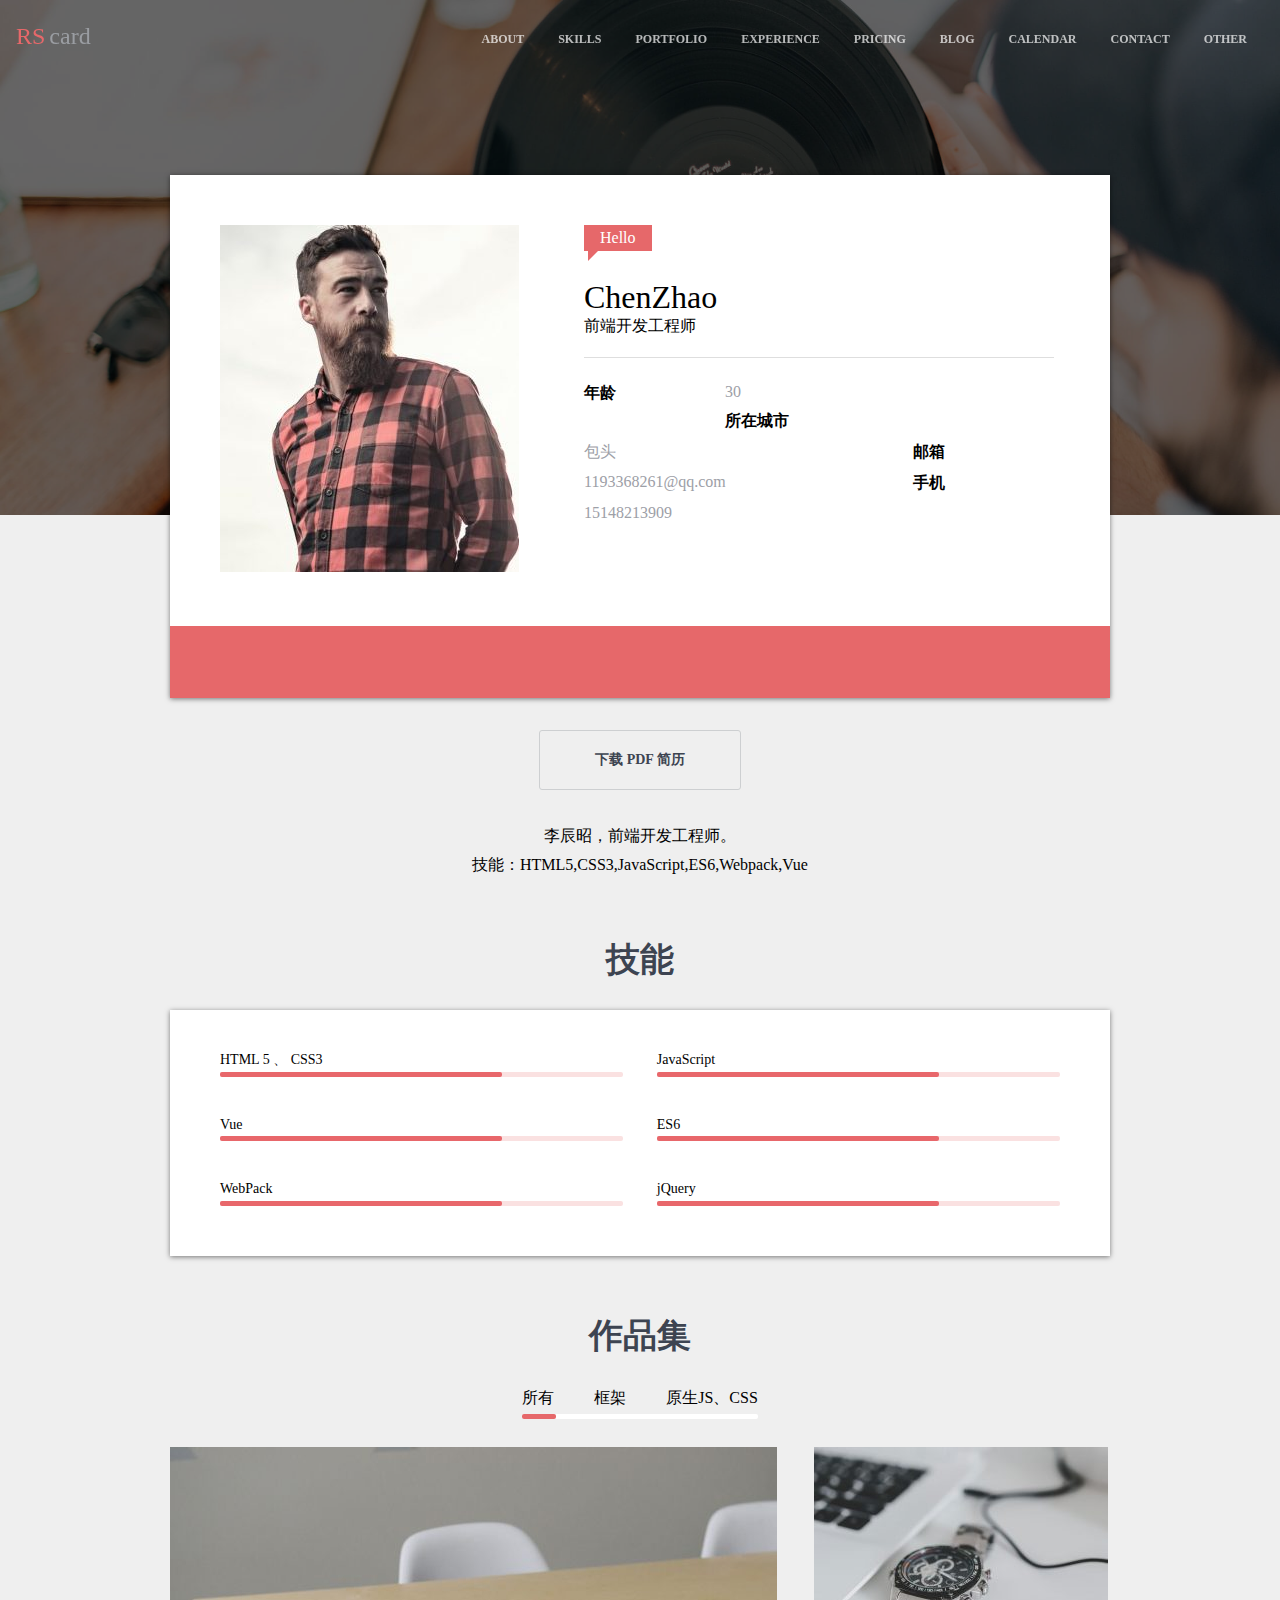
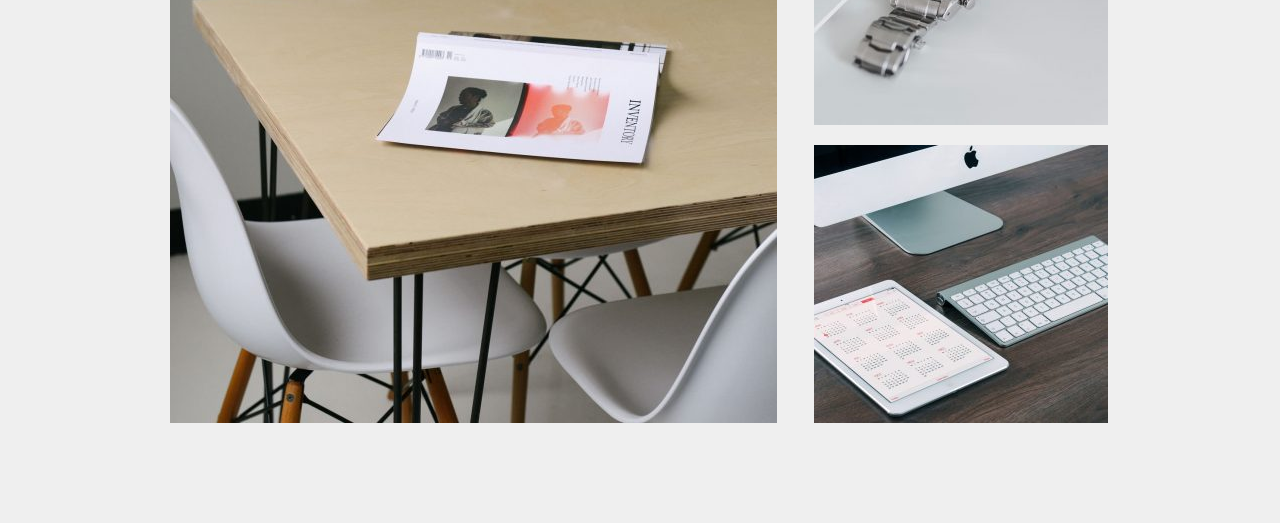
==== demo/index.html @ 2247cca2 "upload" ====
<!DOCTYPE html>
<html lang="en">

<head>
  <meta charset="UTF-8">
  <meta name="viewport" content="width=device-width, initial-scale=1.0">
  <meta http-equiv="X-UA-Compatible" content="ie=edge">
  <title>李辰昭的个人简历</title>
  <link rel="stylesheet" href="./css/style.css">
  <script src="//at.alicdn.com/t/font_1012009_b5eyit8atn.js"></script>
  <style type="text/css">
    .icon {
      width: 1em;
      height: 1em;
      vertical-align: -0.15em;
      fill: currentColor;
      overflow: hidden;
    }
  </style>
</head>

<body>
  <!--topNavBar-->
  <div class="topNavBar">
    <div class="topNavBar-inner clearfix">
      <a class="logo" href="" alt="logo">
        <span class="rs">RS</span><span class="card">card</span>
      </a>
      <nav>
        <ul class="clearfix">
          <li><a href="">ABOUT</a></li>
          <li><a href="">SKILLS</a></li>
          <li><a href="">PORTFOLIO</a></li>
          <li><a href="">EXPERIENCE</a></li>
          <li><a href="">PRICING</a></li>
          <li><a href="">BLOG</a></li>
          <li><a href="">CALENDAR</a></li>
          <li><a href="">CONTACT</a></li>
          <li><a href="">OTHER</a></li>
        </ul>
      </nav>
    </div>
  </div>
  <!--banner-->
  <div class="banner">
    <div class="mask"></div>
  </div>
  <!--main-->
  <main>
    <div class="userCard clearfix">
      <div class="PictureAndText clearfix">
        <div class="picture">
          <img src="./img/avatar.jpg" width="299" height="347" alt="头像">
        </div>
        <div class="text">
          <span class="welcome">Hello
            <span class="triangle"></span>
          </span>
          <h1>ChenZhao</h1>
          <p>前端开发工程师</p>
          <hr>
          <dl class="clearfix">
            <dt>年龄</dt>
            <dd>30</dd>
            <dt>所在城市</dt>
            <dd>包头</dd>
            <dt>邮箱</dt>
            <dd>1193368261@qq.com</dd>
            <dt>手机</dt>
            <dd>15148213909</dd>
          </dl>
        </div>
      </div>
      <footer class="media">
        <a href="#">
          <svg class="icon" aria-hidden="true">
            <use xlink:href="#icon-GitHub"></use>
          </svg>
        </a>
        <a href="#">
          <svg class="icon" aria-hidden="true">
            <use xlink:href="#icon-jianshu"></use>
          </svg>
        </a>
        <a href="#">
          <svg class="icon" aria-hidden="true">
            <use xlink:href="#icon-QQ"></use>
          </svg>
        </a>
        <a href="#">
          <svg class="icon" aria-hidden="true">
            <use xlink:href="#icon-zhihu"></use>
          </svg>
        </a>
        <a href="#">
          <svg class="icon" aria-hidden="true">
            <use xlink:href="#icon-7"></use>
          </svg>
        </a>
      </footer>
    </div>

    <p class="downLoadResume-wrapper">
      <a href="./resume.pdf" class="downLoadResume" class="_blank" download>下载 PDF 简历</a>
    </p>

    <p class="selfIntroduction">
      李辰昭，前端开发工程师。<br>
      技能：HTML5,CSS3,JavaScript,ES6,Webpack,Vue
    </p>
  </main>

  <!--技能-->
  <section class="skills">
    <h2>技能</h2>
    <ol class="clearfix">
      <li>
        <h3>HTML 5 、 CSS3</h3>
        <div class="progressBar">
          <div class="progress"></div>
        </div>
      </li>
      <li>
        <h3>JavaScript</h3>
        <div class="progressBar">
          <div class="progress"></div>
        </div>
      </li>
      <li>
        <h3>Vue</h3>
        <div class="progressBar">
          <div class="progress"></div>
        </div>
      </li>
      <li>
        <h3>ES6</h3>
        <div class="progressBar">
          <div class="progress"></div>
        </div>
      </li>
      <li>
        <h3>WebPack</h3>
        <div class="progressBar">
          <div class="progress"></div>
        </div>
      </li>
      <li>
        <h3>jQuery</h3>
        <div class="progressBar">
          <div class="progress"></div>
        </div>
      </li>
    </ol>
  </section>
  <!--作品集-->
  <section class="portfolio">
    <h2>作品集</h2>
    <nav>
      <ol class="clearfix">
        <li id="portfolio1">所有</li>
        <li id="portfolio2">框架</li>
        <li id="portfolio3">原生JS、CSS</li>
      </ol>
      <div id="portfolioBar" class="bar state-1">
        <div class="bar-inner"></div>
      </div>
    </nav>

    <script>
      portfolio1.onclick = function(){
        portfolioBar.className = 'bar state-1'
      }
      portfolio2.onclick = function(){
        portfolioBar.className = 'bar state-2'
      }
      portfolio3.onclick = function(){
        portfolioBar.className = 'bar state-3'
      }
    </script>

    <div class="works" style="height:576px;">
      <div class="big" style="top:0;left:0;">
        <img src="./img/portfolio-1.jpg" alt="作品1">
      </div>
      <div class="small" style="top:0;left:644px;">
        <img src="./img/portfolio-2.jpg" alt="作品2">
      </div>
      <div class="small" style="top:298px;left:644px;">
        <img src="./img/portfolio-3.jpg" alt="作品3">
      </div>
    </div>
  </section>
</body>

</html>
---- demo/css/style.css ----
body {
  background:#EFEFEF;
  margin:0;
}
a {
  color: inherit; /* 继承父元素 */
  text-decoration: none;
}
* {
  margin: 0;
  padding:0
}
hr {
  height: 0;
  border:none;
  border-top: 1px solid #DEDEDE;
}
ul,ol {
  list-style: none;
}
h1,h2,h3,h4,h5,h6 {
  font-weight: normal;
}
.clearfix::after {
  content:'';
  display: block;
  clear: both;

}
.topNavBar{
  width:100%;
  padding:20px 0;
  position: fixed;
  top:0;
  left:0;
}
.topNavBar-inner {
  padding:0 16px;
}
.topNavBar nav {
  float: right;
  padding:4px 0;
}
.topNavBar nav > ul {
  list-style: none;
  margin:0;
  padding:0;
}
.topNavBar nav > ul > li {
  float: left;
  margin:0 17px;
}
.topNavBar nav > ul > li > a {
  font-size:12px;
  color:rgba(255,255,255,.7);
  text-decoration:none;
  font-weight: bold;
  border-top:3px solid transparent;
  border-bottom:3px solid transparent;
  padding:5px 0;
  display: block;
}
.topNavBar nav > ul > li > a:hover {
  border-bottom:3px solid #e06567;
}


.topNavBar .logo {
  float: left;
  font-size: 24px;
  font-family: "Arial Black";
  padding-top:3px;
  padding-bottom: 4px;
}

.topNavBar .logo .rs {
  margin-right:4px;
  color:#E6686A;
}
.topNavBar .logo .card {
  color:#9a9da2;
}

/* banner */
.banner {
  height:515px;
  background: url(../img/rs-cover.jpg);
  background-size: cover;
}
.banner .mask {
  height: 515px;
  background-color:rgba(0,0,0,.6);
  background-position: center center;
}

main {
  margin-top: -340px;
}

/* 名片 */
.userCard {
  max-width: 940px;
  background-color: #FFF;
  margin:0 auto;
  box-shadow: 0px 1px 5px 0px rgba(0,0,0,0.5);
}
.userCard .welcome{
  position: relative;
  display: inline-block;
  background-color:#E6686A;
  color:#FFF;
  padding:4px 16px;
  margin-bottom: 10px;
}
.userCard .welcome .triangle {
  display: block;
  position: absolute;
  border:10px solid transparent;
  width:0;
  border-left-color: #E6686A;
  border-top-width: 0px;
  left:4px;
  bottom:-10px;
}
.userCard .picture,.userCard .text{
  float: left;
}
.userCard .text {
  width:470px;
  margin-left:65px;
}
.userCard .text h1 {
  margin-top:18px;
}
.userCard .text hr {
  margin:20px 0;
}
.userCard .PictureAndText {
  padding:50px;
}
.userCard dl dt,
.userCard dl dd {
  float: left;
  padding:5px 0;
}
.userCard dl dt {
  width:30%;
  font-weight:bold;
}
.userCard dl dd {
  width:70%;
  color:#9da0a7;
}
.userCard > footer.media {
  text-align: center;
  background:#E6686A;
}
.userCard > footer.media > a {
  width:40px;
  display: inline-block;
  border-radius:50%;
  line-height: 30px;
  padding:5px 0;
  margin:16px 50px;;
}
.userCard > footer.media > a:hover {
  background:#CF5D5F;
}
.userCard svg{
  width:30px;
  height:30px;
  fill: #FFF;
  vertical-align: top;
}
body > main .downLoadResume-wrapper {
  text-align: center;
}
body > main .downLoadResume {
  background: #EFEFEF;
  border:1px solid #CDCFD1;;
  font-size: 14px;
  line-height: 16px;
  padding:21px 55px;
  display: inline-block;
  border-radius: 3px;
  color:#3d4451;
  font-weight: bold;
  margin:32px 0;
  transition: box-shadow .2s;
}
body > main .downLoadResume:hover {
  box-shadow: 0px 4px 13px 0px rgba(0,0,0,0.2);
}

.selfIntroduction{
  max-width: 940px;
  text-align: center;
  line-height: 1.8;
  font-size: 16px;
  margin:0 auto;
}

/* skills */
section.skills, section.portfolio {
  max-width: 940px;
  margin:0 auto;
  margin-top:60px;
}
section.skills > h2, section.portfolio > h2 {
  color:#3d4451;
  font-size:34px;
  line-height:1.2;
  font-weight: 600;
  text-align: center;
}
section.skills h3 {
  font-size: 14px;
  line-height:1.1;
  padding-right:40px;
}
section.skills > ol {
  background:#FFF;
  padding:42px 50px 10px;
  box-shadow: 0px 1px 5px 0px rgba(0,0,0,0.5);
  margin-top:30px;
}
section.skills > ol > li {
  width: 48%;
  float: left;
  box-sizing: border-box;
}
section.skills > ol > li:nth-child(even) {
  float: right;
}
section.skills .progressBar {
  height:5px;
  background:#FAE1E1;
  border-radius: 2px;
  margin:4px 0 40px;
}
section.skills .progressBar > .progress{
  width:70%;
  height:100%;
  background:#e8676b;
  border-radius:2px;
}

/* 作品集 */
section.portfolio {
  text-align: center;
  margin-bottom:100px;
}
section.portfolio > nav {
  display: inline-block;
  vertical-align: top;
  margin-top:32px;
}
section.portfolio > nav > ol {
  display:inline-block;
  vertical-align: top;
}
section.portfolio > nav > ol > li {
  float:left;
  margin-left: 40px;
  cursor: pointer;
}
section.portfolio > nav > ol > li:first-child {
  margin-left:0;
}
section.portfolio > nav {
  display: inline-block;
  vertical-align: top;
}
section.portfolio > nav .bar {
  height:5px;
  background:#FFF;
  margin-top:5px;
  margin-bottom:28px;
  border-radius:2px;
}
section.portfolio > nav .bar-inner {
  width:10%;
  height:100%;
  background:#E6686A;
  border-radius:2px;
  transition:all .3s;
}
section.portfolio > nav .bar.state-1 .bar-inner {
  margin-left:0;
  width:34px;
}
section.portfolio > nav .bar.state-2 .bar-inner {
  width:50px;
  margin-left:65px;
}
section.portfolio > nav .bar.state-3 .bar-inner {
  width:96px;
  margin-left:140px;
}

/* works */
section.portfolio .works {
  position: relative;
}
section.portfolio .works > .big
,section.portfolio .works > .small {
  position: absolute;
  font-size:0;
}
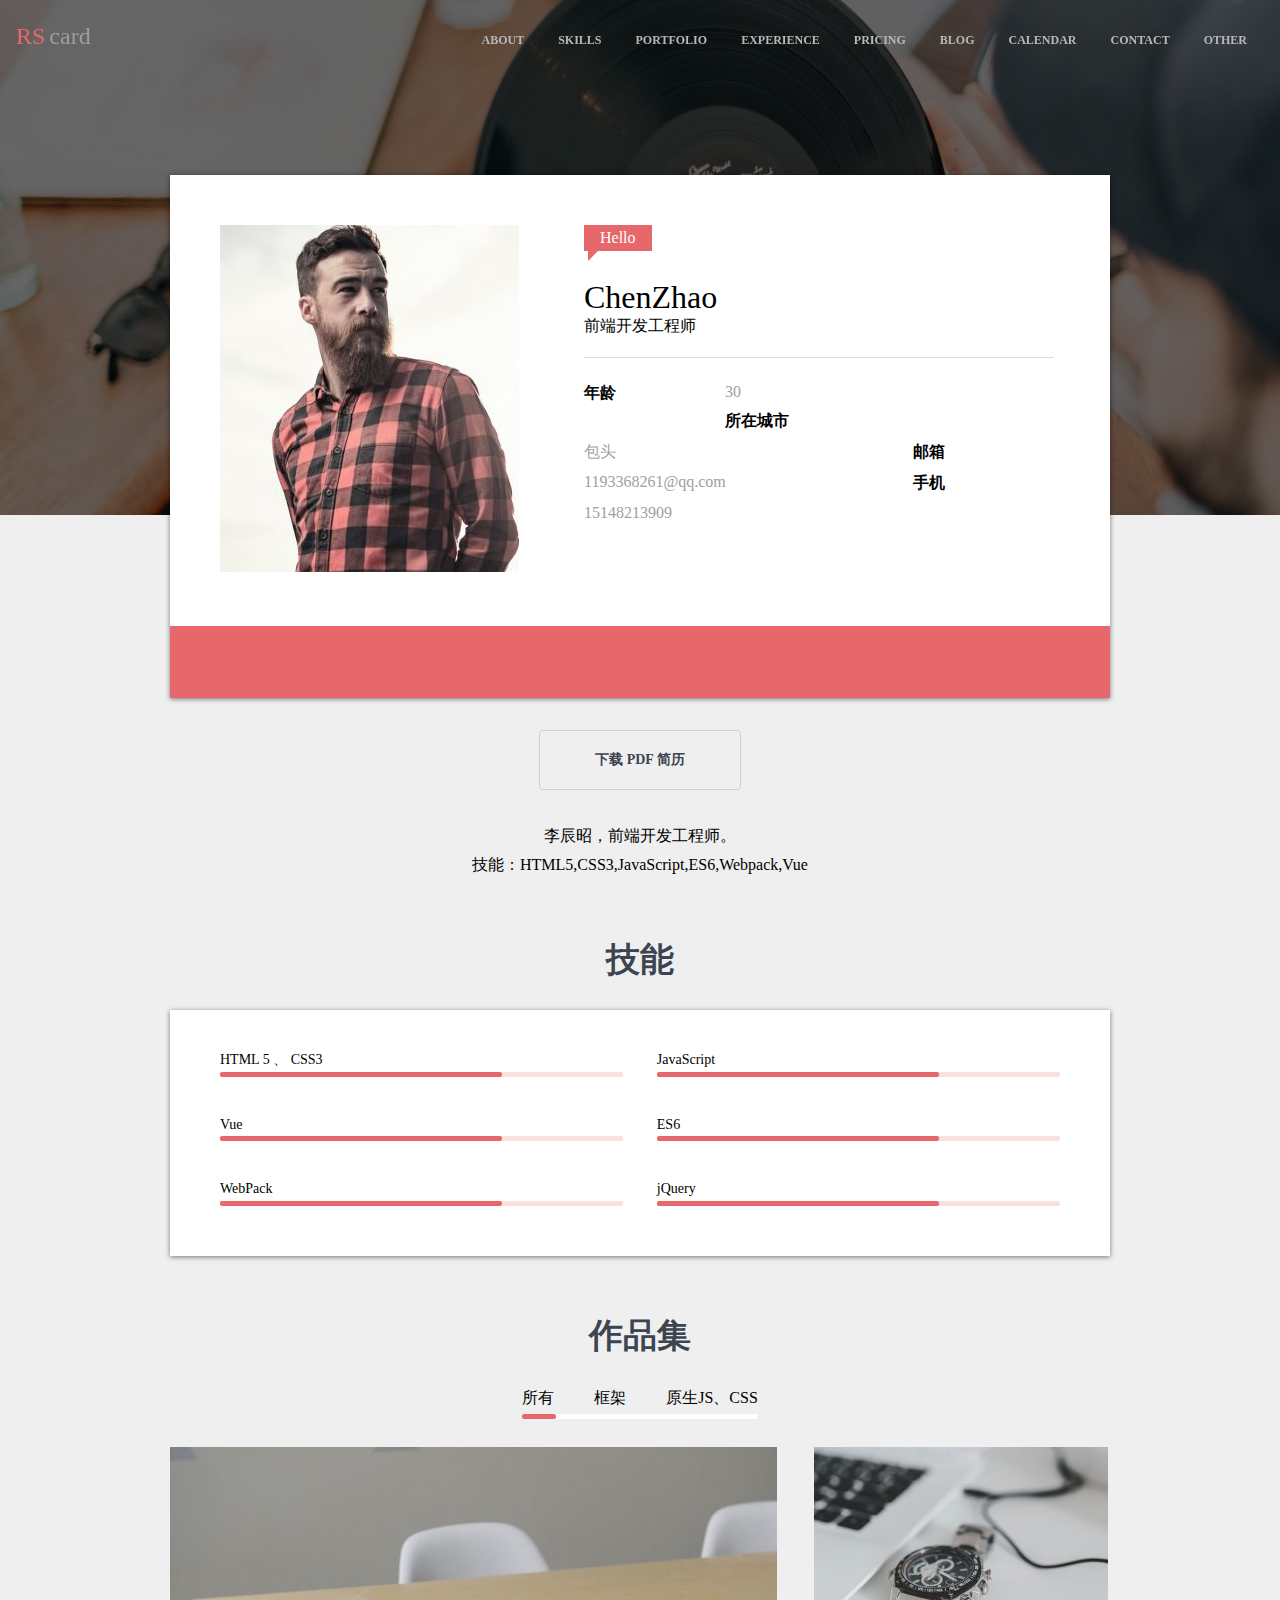
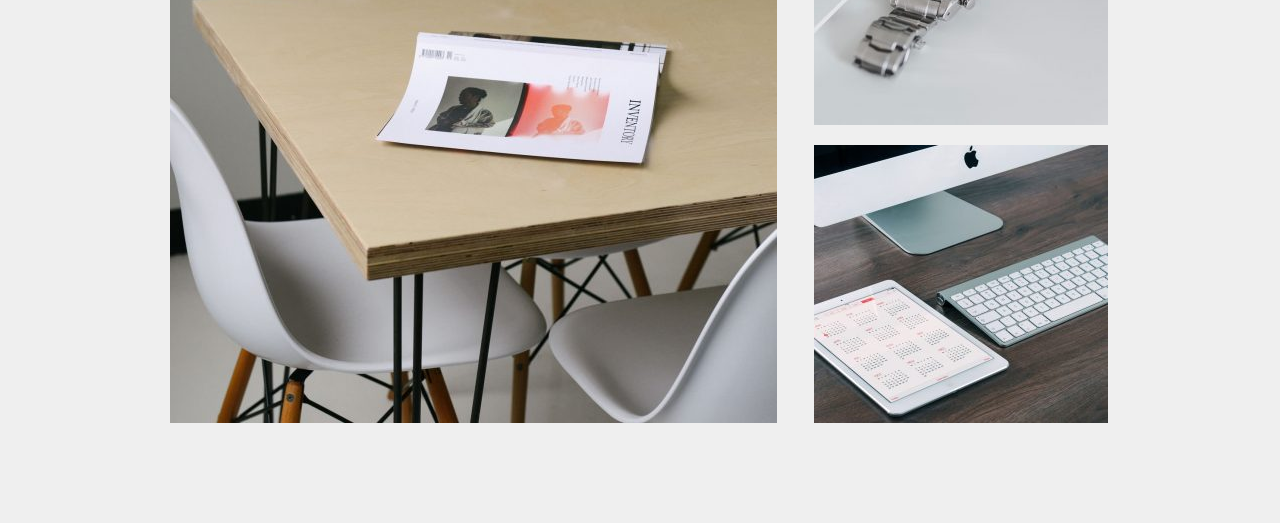
==== commit c46031d3: "topNavBar sticky" ====
--- a/demo/index.html
+++ b/demo/index.html
@@ -9,6 +9,46 @@
   <link rel="stylesheet" href="./css/style.css">
   <script src="//at.alicdn.com/t/font_1012009_b5eyit8atn.js"></script>
   <style type="text/css">
+    .loading {
+      position: relative;
+      width: 200px;
+      height: 200px;
+    }
+
+    .loading::before,
+    .loading::after {
+      content: '';
+      position: absolute;
+      top: 0;
+      left: 0;
+      bottom: 0;
+      right: 0;
+      width: 0px;
+      height: 0px;
+      background: #000;
+      border-radius: 50%;
+      margin: auto;
+      animation: s 1.5s linear infinite;
+    }
+
+    .loading::after {
+      animation-delay: 0.75s;
+    }
+
+    @keyframes s {
+      0% {
+        width: 0;
+        height: 0;
+        opacity: 1;
+      }
+
+      100% {
+        width: 100px;
+        height: 100px;
+        opacity: 0;
+      }
+    }
+
     .icon {
       width: 1em;
       height: 1em;
@@ -16,12 +56,32 @@
       fill: currentColor;
       overflow: hidden;
     }
+
+    .site-welcome {
+      display: none;
+      position: fixed;
+      top: 0;
+      left: 0;
+      width: 100%;
+      height: 100%;
+      background: #888;
+      z-index: 1;
+      justify-content: center;
+      align-items: center;
+    }
+
+    .site-welcome.active {
+      display: none;
+    }
   </style>
 </head>
 
 <body>
+  <div id="siteWelcome" class="site-welcome active">
+    <div class="loading"></div>
+  </div>
   <!--topNavBar-->
-  <div class="topNavBar">
+  <div id="topNavBar" class="topNavBar">
     <div class="topNavBar-inner clearfix">
       <a class="logo" href="" alt="logo">
         <span class="rs">RS</span><span class="card">card</span>
@@ -167,13 +227,13 @@
     </nav>
 
     <script>
-      portfolio1.onclick = function(){
+      portfolio1.onclick = function () {
         portfolioBar.className = 'bar state-1'
       }
-      portfolio2.onclick = function(){
+      portfolio2.onclick = function () {
         portfolioBar.className = 'bar state-2'
       }
-      portfolio3.onclick = function(){
+      portfolio3.onclick = function () {
         portfolioBar.className = 'bar state-3'
       }
     </script>
@@ -190,6 +250,20 @@
       </div>
     </div>
   </section>
+
+  <script>
+    setTimeout(function(){
+      siteWelcome.classList.remove('active')
+    },1000)
+
+    window.onscroll = function(ev){
+      if(window.scrollY > 0){
+        topNavBar.classList.add('sticky')
+      }else{
+        topNavBar.classList.remove('sticky')
+      }
+    }
+  </script>
 </body>
 
 </html>--- a/demo/css/style.css
+++ b/demo/css/style.css
@@ -33,13 +33,22 @@
   position: fixed;
   top:0;
   left:0;
+  transition: all 1s;
+  color:#b7b7b7;
+}
+.topNavBar.sticky {
+  z-index:1;
+  background:#FFF;
+  color:#3d4451;
+  padding:10px 0;
+  box-shadow: 0 0 10px rgba(0,0,0,.25)
 }
 .topNavBar-inner {
   padding:0 16px;
 }
 .topNavBar nav {
   float: right;
-  padding:4px 0;
+  padding-top:5px;
 }
 .topNavBar nav > ul {
   list-style: none;
@@ -52,7 +61,7 @@
 }
 .topNavBar nav > ul > li > a {
   font-size:12px;
-  color:rgba(255,255,255,.7);
+  color:inherit;
   text-decoration:none;
   font-weight: bold;
   border-top:3px solid transparent;
